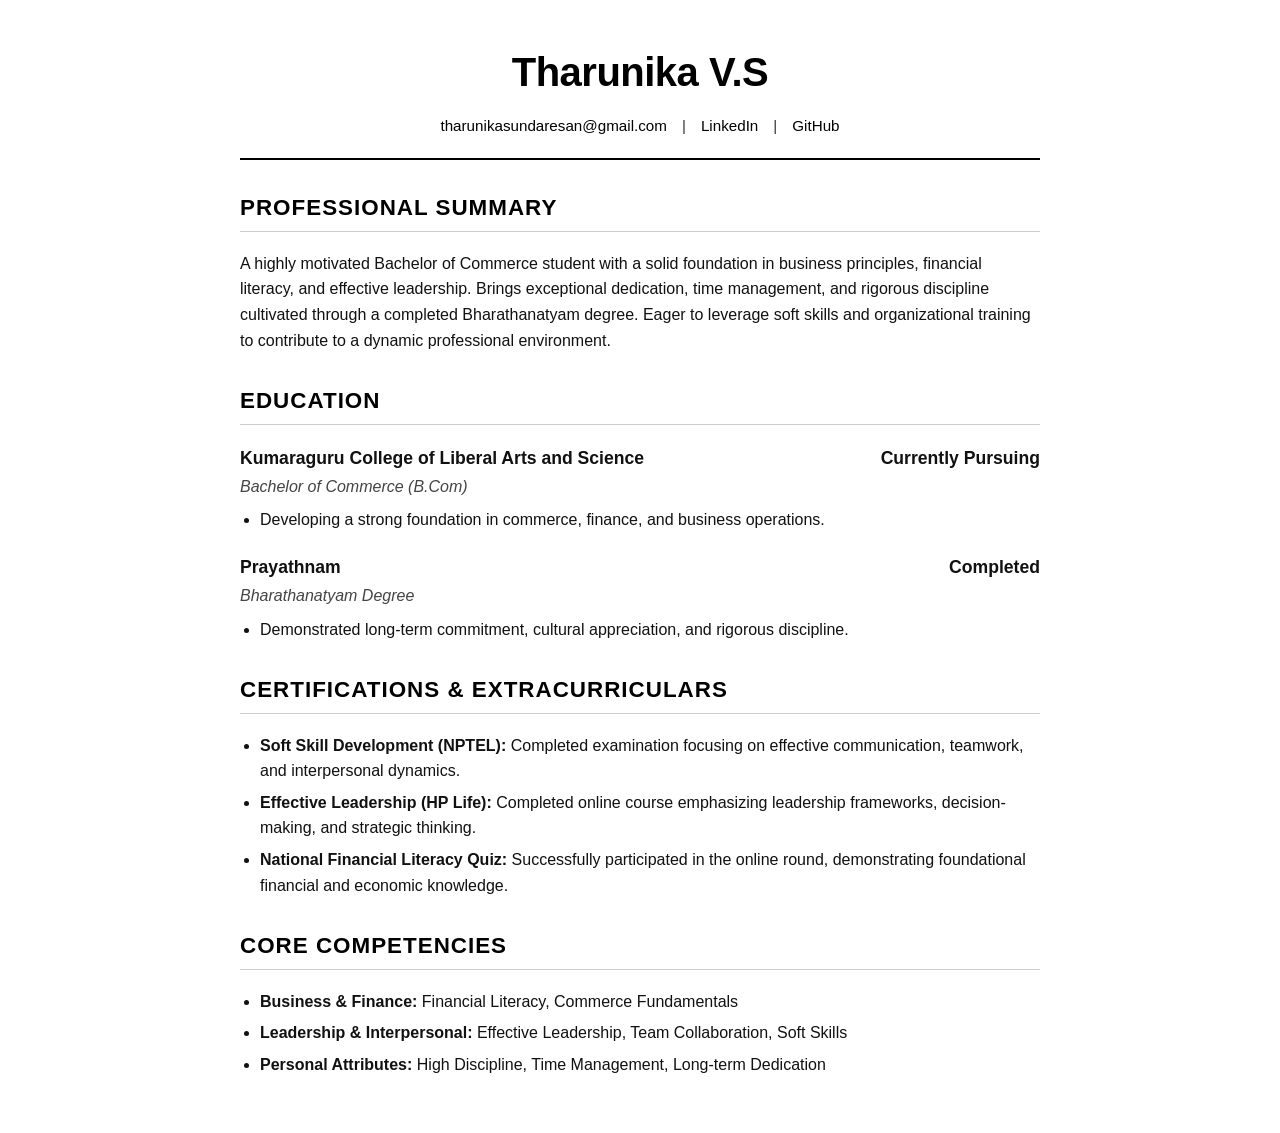
==== resume.html @ 64fbc46d "Deploying updated portfolio with ProtoSem section" ====
<!DOCTYPE html>
<html lang="en">
<head>
    <meta charset="UTF-8">
    <meta name="viewport" content="width=device-width, initial-scale=1.0">
    <title>Tharunika V.S - Resume</title>
    <style>
        /* Base Styles - ATS Friendly & Clean */
        body {
            font-family: 'Helvetica Neue', Helvetica, Arial, sans-serif;
            color: #111;
            line-height: 1.6;
            max-width: 800px;
            margin: 0 auto;
            padding: 40px 20px;
            background: #fff;
        }
        header {
            text-align: center;
            border-bottom: 2px solid #000;
            padding-bottom: 20px;
            margin-bottom: 25px;
        }
        h1 {
            margin: 0 0 10px 0;
            font-size: 2.5em;
            color: #000;
            letter-spacing: -0.5px;
        }
        .contact-info {
            display: flex;
            justify-content: center;
            gap: 15px;
            font-size: 0.95em;
            color: #333;
            flex-wrap: wrap;
        }
        .contact-info a {
            color: #000;
            text-decoration: none;
        }
        .contact-info a:hover {
            text-decoration: underline;
        }
        h2 {
            border-bottom: 1px solid #ccc;
            padding-bottom: 5px;
            color: #000;
            margin-top: 30px;
            font-size: 1.4em;
            text-transform: uppercase;
            letter-spacing: 1px;
        }
        .section-item {
            margin-bottom: 20px;
        }
        .section-item-header {
            display: flex;
            justify-content: space-between;
            font-weight: bold;
            font-size: 1.1em;
            margin-bottom: 2px;
        }
        .section-item-subheader {
            font-style: italic;
            color: #444;
            margin-bottom: 8px;
        }
        ul {
            margin-top: 5px;
            padding-left: 20px;
        }
        li {
            margin-bottom: 6px;
        }
        
        /* Print Styles as per requirements */
        @media print { 
            @page { margin: 15mm; } 
            header, footer { display: none; }
            body { padding: 0; max-width: 100%; font-size: 11pt; }
            h2 { margin-top: 20px; }
            /* Custom Header to replace the 'display: none' main header for ATS structure in print if needed, 
               but per exact instructions: header, footer { display: none; } */
        }
        
        /* Utility class to show a print-specific name block since the semantic <header> is hidden */
        .print-only-header {
            display: none;
            text-align: center;
            border-bottom: 2px solid #000;
            padding-bottom: 15px;
            margin-bottom: 20px;
        }
        @media print {
            .print-only-header { display: block; }
        }
    </style>
</head>
<body>

    <!-- Web Header (Hidden on Print as per requirement) -->
    <header>
        <h1>Tharunika V.S</h1>
        <div class="contact-info">
            <span><a href="mailto:tharunikasundaresan@gmail.com">tharunikasundaresan@gmail.com</a></span> |
            <span><a href="https://www.linkedin.com/in/tharunika-sundaresan-612172375">LinkedIn</a></span> |
            <span><a href="https://github.com/tharunikasundaresan-gif">GitHub</a></span>
        </div>
    </header>

    <!-- Print Only Header (Since <header> tag is hidden on print, we need to show the name somehow!) -->
    <div class="print-only-header">
        <h1 style="margin: 0; font-size: 24pt;">Tharunika V.S</h1>
        <p style="margin: 5px 0 0 0;">tharunikasundaresan@gmail.com | LinkedIn: tharunika-sundaresan-612172375 | GitHub: tharunikasundaresan-gif</p>
    </div>

    <section>
        <h2>Professional Summary</h2>
        <p>A highly motivated Bachelor of Commerce student with a solid foundation in business principles, financial literacy, and effective leadership. Brings exceptional dedication, time management, and rigorous discipline cultivated through a completed Bharathanatyam degree. Eager to leverage soft skills and organizational training to contribute to a dynamic professional environment.</p>
    </section>

    <section>
        <h2>Education</h2>
        <div class="section-item">
            <div class="section-item-header">
                <span>Kumaraguru College of Liberal Arts and Science</span>
                <span>Currently Pursuing</span>
            </div>
            <div class="section-item-subheader">Bachelor of Commerce (B.Com)</div>
            <ul>
                <li>Developing a strong foundation in commerce, finance, and business operations.</li>
            </ul>
        </div>
        <div class="section-item">
            <div class="section-item-header">
                <span>Prayathnam</span>
                <span>Completed</span>
            </div>
            <div class="section-item-subheader">Bharathanatyam Degree</div>
            <ul>
                <li>Demonstrated long-term commitment, cultural appreciation, and rigorous discipline.</li>
            </ul>
        </div>
    </section>

    <section>
        <h2>Certifications & Extracurriculars</h2>
        <div class="section-item">
            <ul>
                <li><strong>Soft Skill Development (NPTEL):</strong> Completed examination focusing on effective communication, teamwork, and interpersonal dynamics.</li>
                <li><strong>Effective Leadership (HP Life):</strong> Completed online course emphasizing leadership frameworks, decision-making, and strategic thinking.</li>
                <li><strong>National Financial Literacy Quiz:</strong> Successfully participated in the online round, demonstrating foundational financial and economic knowledge.</li>
            </ul>
        </div>
    </section>

    <section>
        <h2>Core Competencies</h2>
        <ul>
            <li><strong>Business & Finance:</strong> Financial Literacy, Commerce Fundamentals</li>
            <li><strong>Leadership & Interpersonal:</strong> Effective Leadership, Team Collaboration, Soft Skills</li>
            <li><strong>Personal Attributes:</strong> High Discipline, Time Management, Long-term Dedication</li>
        </ul>
    </section>

</body>
</html>
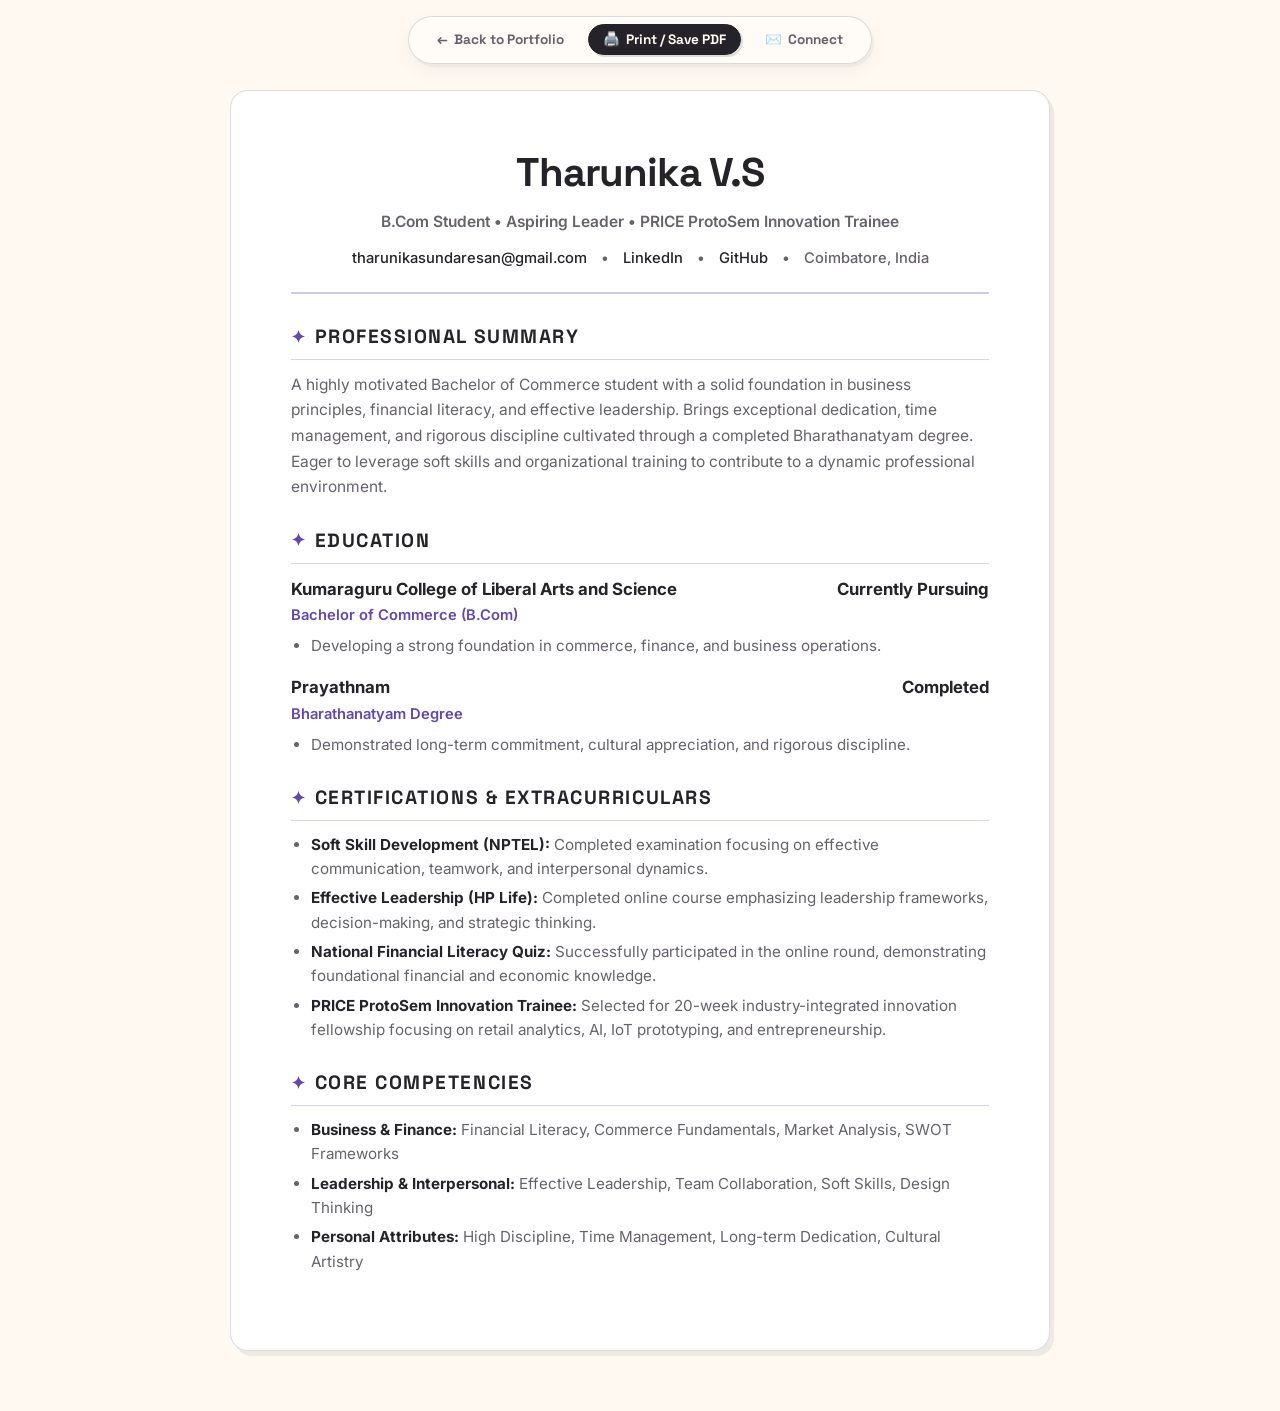
==== commit abe52d72: "Redesign portfolio: Creative Pastel Editorial aesthetic" ====
--- a/resume.html
+++ b/resume.html
@@ -3,166 +3,373 @@
 <head>
     <meta charset="UTF-8">
     <meta name="viewport" content="width=device-width, initial-scale=1.0">
-    <title>Tharunika V.S - Resume</title>
+    <title>Tharunika V.S — Resume | ATS & Print-Ready</title>
+    <meta name="description" content="Official Resume of Tharunika V.S — B.Com student, Innovation Engineer Trainee, and Bharathanatyam graduate.">
+    
+    <!-- Fonts -->
+    <link rel="preconnect" href="https://fonts.googleapis.com">
+    <link rel="preconnect" href="https://fonts.gstatic.com" crossorigin>
+    <link href="https://fonts.googleapis.com/css2?family=DM+Sans:ital,opsz,wght@0,9..40,300..800;1,9..40,300..800&family=Inter:wght@300;400;500;600;700&family=Space+Grotesk:wght@400;500;600;700&display=swap" rel="stylesheet">
+    
     <style>
-        /* Base Styles - ATS Friendly & Clean */
+        :root {
+            --bg-cream: #FFF9F2;
+            --bg-paper: #FFFFFF;
+            --text-primary: #252329;
+            --text-secondary: #66616B;
+            --pastel-lavender: #C9B8FF;
+            --pastel-lavender-dark: #6445B8;
+            --border-card: rgba(45, 41, 51, 0.16);
+            --card-shadow: 4px 5px 0 rgba(45, 41, 51, 0.08);
+            --radius-pill: 9999px;
+            --radius-lg: 18px;
+        }
+
+        *, *::before, *::after {
+            box-sizing: border-box;
+            margin: 0;
+            padding: 0;
+        }
+
         body {
-            font-family: 'Helvetica Neue', Helvetica, Arial, sans-serif;
-            color: #111;
+            font-family: 'Inter', -apple-system, system-ui, sans-serif;
+            background-color: var(--bg-cream);
+            color: var(--text-primary);
             line-height: 1.6;
-            max-width: 800px;
+            padding: 90px 20px 60px;
+            -webkit-font-smoothing: antialiased;
+        }
+
+        /* Top Web Bar */
+        .top-nav {
+            position: fixed;
+            top: 16px;
+            left: 0;
+            right: 0;
+            display: flex;
+            justify-content: center;
+            z-index: 100;
+            padding: 0 15px;
+        }
+
+        .top-nav-inner {
+            background: rgba(255, 252, 247, 0.95);
+            backdrop-filter: blur(14px);
+            -webkit-backdrop-filter: blur(14px);
+            border: 1px solid var(--border-card);
+            border-radius: var(--radius-pill);
+            padding: 6px 14px;
+            display: flex;
+            align-items: center;
+            gap: 10px;
+            box-shadow: 0 6px 20px rgba(0, 0, 0, 0.05), 2px 3px 0 rgba(45, 41, 51, 0.04);
+        }
+
+        .nav-btn {
+            font-family: 'Space Grotesk', sans-serif;
+            font-size: 0.85rem;
+            font-weight: 700;
+            text-decoration: none;
+            color: var(--text-secondary);
+            padding: 6px 14px;
+            border-radius: var(--radius-pill);
+            transition: all 0.2s ease;
+            cursor: pointer;
+            border: none;
+            background: transparent;
+            display: inline-flex;
+            align-items: center;
+            gap: 6px;
+        }
+
+        .nav-btn:hover {
+            color: var(--text-primary);
+            background: rgba(201, 184, 255, 0.3);
+        }
+
+        .nav-btn-primary {
+            background: var(--text-primary);
+            color: #FFF9F2 !important;
+            border: 1px solid var(--text-primary);
+            box-shadow: 2px 2px 0 rgba(45, 41, 51, 0.15);
+        }
+
+        .nav-btn-primary:hover {
+            background: #3D3944;
+        }
+
+        /* Resume Document Container */
+        .resume-sheet {
+            max-width: 820px;
             margin: 0 auto;
-            padding: 40px 20px;
-            background: #fff;
-        }
-        header {
+            background: #FFFFFF;
+            padding: 50px 60px;
+            border-radius: var(--radius-lg);
+            border: 1px solid var(--border-card);
+            box-shadow: var(--card-shadow);
+        }
+
+        .resume-header {
             text-align: center;
-            border-bottom: 2px solid #000;
-            padding-bottom: 20px;
-            margin-bottom: 25px;
-        }
-        h1 {
-            margin: 0 0 10px 0;
-            font-size: 2.5em;
-            color: #000;
-            letter-spacing: -0.5px;
-        }
+            border-bottom: 2px solid rgba(100, 69, 184, 0.3);
+            padding-bottom: 22px;
+            margin-bottom: 28px;
+        }
+
+        .resume-name {
+            font-family: 'Space Grotesk', sans-serif;
+            font-size: 2.5rem;
+            font-weight: 800;
+            color: var(--text-primary);
+            letter-spacing: -0.03em;
+            margin-bottom: 4px;
+        }
+
+        .resume-tagline {
+            font-size: 1.05rem;
+            color: var(--pastel-lavender-dark);
+            font-weight: 600;
+            margin-bottom: 12px;
+        }
+
         .contact-info {
             display: flex;
             justify-content: center;
-            gap: 15px;
-            font-size: 0.95em;
-            color: #333;
+            gap: 14px;
+            font-size: 0.92rem;
+            color: var(--text-secondary);
             flex-wrap: wrap;
-        }
+            font-weight: 500;
+        }
+
         .contact-info a {
-            color: #000;
+            color: var(--text-primary);
             text-decoration: none;
-        }
+            transition: color 0.2s;
+        }
+
         .contact-info a:hover {
+            color: var(--pastel-lavender-dark);
             text-decoration: underline;
         }
-        h2 {
-            border-bottom: 1px solid #ccc;
-            padding-bottom: 5px;
-            color: #000;
-            margin-top: 30px;
-            font-size: 1.4em;
+
+        .resume-section {
+            margin-bottom: 26px;
+        }
+
+        .section-title {
+            font-family: 'Space Grotesk', sans-serif;
+            font-size: 1.2rem;
+            font-weight: 800;
+            color: var(--text-primary);
             text-transform: uppercase;
-            letter-spacing: 1px;
-        }
+            letter-spacing: 0.08em;
+            border-bottom: 1.5px solid rgba(100, 69, 184, 0.25);
+            padding-bottom: 6px;
+            margin-bottom: 12px;
+            display: flex;
+            align-items: center;
+            gap: 8px;
+        }
+
+        .section-title::before {
+            content: '✦';
+            color: var(--pastel-lavender-dark);
+            font-size: 0.9em;
+        }
+
         .section-item {
-            margin-bottom: 20px;
-        }
+            margin-bottom: 16px;
+        }
+
         .section-item-header {
             display: flex;
             justify-content: space-between;
-            font-weight: bold;
-            font-size: 1.1em;
+            font-weight: 700;
+            font-size: 1.05rem;
+            color: var(--text-primary);
             margin-bottom: 2px;
         }
+
         .section-item-subheader {
-            font-style: italic;
-            color: #444;
-            margin-bottom: 8px;
-        }
-        ul {
+            font-weight: 600;
+            color: var(--pastel-lavender-dark);
+            font-size: 0.92rem;
+            margin-bottom: 6px;
+        }
+
+        .resume-sheet ul {
+            padding-left: 20px;
             margin-top: 5px;
-            padding-left: 20px;
-        }
-        li {
-            margin-bottom: 6px;
-        }
-        
-        /* Print Styles as per requirements */
-        @media print { 
-            @page { margin: 15mm; } 
-            header, footer { display: none; }
-            body { padding: 0; max-width: 100%; font-size: 11pt; }
-            h2 { margin-top: 20px; }
-            /* Custom Header to replace the 'display: none' main header for ATS structure in print if needed, 
-               but per exact instructions: header, footer { display: none; } */
-        }
-        
-        /* Utility class to show a print-specific name block since the semantic <header> is hidden */
-        .print-only-header {
-            display: none;
-            text-align: center;
-            border-bottom: 2px solid #000;
-            padding-bottom: 15px;
-            margin-bottom: 20px;
-        }
+        }
+
+        .resume-sheet li {
+            margin-bottom: 5px;
+            color: var(--text-secondary);
+            font-size: 0.95rem;
+            line-height: 1.6;
+        }
+
+        .resume-sheet li strong {
+            color: var(--text-primary);
+        }
+
+        .resume-sheet p {
+            color: var(--text-secondary);
+            font-size: 0.97rem;
+            line-height: 1.65;
+        }
+
+        /* Strict ATS Print Rules */
         @media print {
-            .print-only-header { display: block; }
+            @page {
+                margin: 15mm;
+            }
+            body {
+                padding: 0 !important;
+                background: #FFFFFF !important;
+                color: #000000 !important;
+                font-family: 'Helvetica Neue', Helvetica, Arial, sans-serif !important;
+                font-size: 11pt !important;
+            }
+            .top-nav, .no-print {
+                display: none !important;
+            }
+            .resume-sheet {
+                box-shadow: none !important;
+                border: none !important;
+                padding: 0 !important;
+                max-width: 100% !important;
+            }
+            .resume-header {
+                border-bottom: 2px solid #000 !important;
+                padding-bottom: 15px !important;
+                margin-bottom: 20px !important;
+            }
+            .resume-name {
+                color: #000 !important;
+                font-size: 24pt !important;
+            }
+            .section-title {
+                color: #000 !important;
+                border-bottom: 1px solid #000 !important;
+                font-size: 12pt !important;
+            }
+            .section-title::before {
+                display: none !important;
+            }
+            .section-item-subheader {
+                color: #333 !important;
+                font-style: italic !important;
+            }
+            .resume-sheet li, .resume-sheet p {
+                color: #111 !important;
+            }
+        }
+
+        @media (max-width: 640px) {
+            .resume-sheet {
+                padding: 30px 20px;
+            }
+            .resume-name {
+                font-size: 2rem;
+            }
+            .section-item-header {
+                flex-direction: column;
+                gap: 2px;
+            }
         }
     </style>
 </head>
 <body>
 
-    <!-- Web Header (Hidden on Print as per requirement) -->
-    <header>
-        <h1>Tharunika V.S</h1>
-        <div class="contact-info">
-            <span><a href="mailto:tharunikasundaresan@gmail.com">tharunikasundaresan@gmail.com</a></span> |
-            <span><a href="https://www.linkedin.com/in/tharunika-sundaresan-612172375">LinkedIn</a></span> |
-            <span><a href="https://github.com/tharunikasundaresan-gif">GitHub</a></span>
+    <!-- Web Navigation Bar -->
+    <nav class="top-nav no-print">
+        <div class="top-nav-inner">
+            <a href="index.html" class="nav-btn">
+                <span>←</span> Back to Portfolio
+            </a>
+            <button onclick="window.print()" class="nav-btn nav-btn-primary">
+                <span>🖨️</span> Print / Save PDF
+            </button>
+            <a href="mailto:tharunikasundaresan@gmail.com" class="nav-btn">
+                <span>✉️</span> Connect
+            </a>
         </div>
-    </header>
-
-    <!-- Print Only Header (Since <header> tag is hidden on print, we need to show the name somehow!) -->
-    <div class="print-only-header">
-        <h1 style="margin: 0; font-size: 24pt;">Tharunika V.S</h1>
-        <p style="margin: 5px 0 0 0;">tharunikasundaresan@gmail.com | LinkedIn: tharunika-sundaresan-612172375 | GitHub: tharunikasundaresan-gif</p>
-    </div>
-
-    <section>
-        <h2>Professional Summary</h2>
-        <p>A highly motivated Bachelor of Commerce student with a solid foundation in business principles, financial literacy, and effective leadership. Brings exceptional dedication, time management, and rigorous discipline cultivated through a completed Bharathanatyam degree. Eager to leverage soft skills and organizational training to contribute to a dynamic professional environment.</p>
-    </section>
-
-    <section>
-        <h2>Education</h2>
-        <div class="section-item">
-            <div class="section-item-header">
-                <span>Kumaraguru College of Liberal Arts and Science</span>
-                <span>Currently Pursuing</span>
+    </nav>
+
+    <!-- Resume Sheet Document -->
+    <main class="resume-sheet">
+        
+        <!-- Header -->
+        <header class="resume-header">
+            <h1 class="resume-name">Tharunika V.S</h1>
+            <p class="resume-tagline no-print">B.Com Student • Aspiring Leader • PRICE ProtoSem Innovation Trainee</p>
+            <div class="contact-info">
+                <span><a href="mailto:tharunikasundaresan@gmail.com">tharunikasundaresan@gmail.com</a></span> •
+                <span><a href="https://www.linkedin.com/in/tharunika-sundaresan-612172375" target="_blank" rel="noopener">LinkedIn</a></span> •
+                <span><a href="https://github.com/tharunikasundaresan-gif" target="_blank" rel="noopener">GitHub</a></span> •
+                <span>Coimbatore, India</span>
             </div>
-            <div class="section-item-subheader">Bachelor of Commerce (B.Com)</div>
+        </header>
+
+        <!-- Professional Summary -->
+        <section class="resume-section">
+            <h2 class="section-title">Professional Summary</h2>
+            <p>
+                A highly motivated Bachelor of Commerce student with a solid foundation in business principles, financial literacy, and effective leadership. Brings exceptional dedication, time management, and rigorous discipline cultivated through a completed Bharathanatyam degree. Eager to leverage soft skills and organizational training to contribute to a dynamic professional environment.
+            </p>
+        </section>
+
+        <!-- Education -->
+        <section class="resume-section">
+            <h2 class="section-title">Education</h2>
+            <div class="section-item">
+                <div class="section-item-header">
+                    <span>Kumaraguru College of Liberal Arts and Science</span>
+                    <span>Currently Pursuing</span>
+                </div>
+                <div class="section-item-subheader">Bachelor of Commerce (B.Com)</div>
+                <ul>
+                    <li>Developing a strong foundation in commerce, finance, and business operations.</li>
+                </ul>
+            </div>
+            <div class="section-item">
+                <div class="section-item-header">
+                    <span>Prayathnam</span>
+                    <span>Completed</span>
+                </div>
+                <div class="section-item-subheader">Bharathanatyam Degree</div>
+                <ul>
+                    <li>Demonstrated long-term commitment, cultural appreciation, and rigorous discipline.</li>
+                </ul>
+            </div>
+        </section>
+
+        <!-- Certifications & Extracurriculars -->
+        <section class="resume-section">
+            <h2 class="section-title">Certifications & Extracurriculars</h2>
+            <div class="section-item">
+                <ul>
+                    <li><strong>Soft Skill Development (NPTEL):</strong> Completed examination focusing on effective communication, teamwork, and interpersonal dynamics.</li>
+                    <li><strong>Effective Leadership (HP Life):</strong> Completed online course emphasizing leadership frameworks, decision-making, and strategic thinking.</li>
+                    <li><strong>National Financial Literacy Quiz:</strong> Successfully participated in the online round, demonstrating foundational financial and economic knowledge.</li>
+                    <li><strong>PRICE ProtoSem Innovation Trainee:</strong> Selected for 20-week industry-integrated innovation fellowship focusing on retail analytics, AI, IoT prototyping, and entrepreneurship.</li>
+                </ul>
+            </div>
+        </section>
+
+        <!-- Core Competencies -->
+        <section class="resume-section">
+            <h2 class="section-title">Core Competencies</h2>
             <ul>
-                <li>Developing a strong foundation in commerce, finance, and business operations.</li>
+                <li><strong>Business & Finance:</strong> Financial Literacy, Commerce Fundamentals, Market Analysis, SWOT Frameworks</li>
+                <li><strong>Leadership & Interpersonal:</strong> Effective Leadership, Team Collaboration, Soft Skills, Design Thinking</li>
+                <li><strong>Personal Attributes:</strong> High Discipline, Time Management, Long-term Dedication, Cultural Artistry</li>
             </ul>
-        </div>
-        <div class="section-item">
-            <div class="section-item-header">
-                <span>Prayathnam</span>
-                <span>Completed</span>
-            </div>
-            <div class="section-item-subheader">Bharathanatyam Degree</div>
-            <ul>
-                <li>Demonstrated long-term commitment, cultural appreciation, and rigorous discipline.</li>
-            </ul>
-        </div>
-    </section>
-
-    <section>
-        <h2>Certifications & Extracurriculars</h2>
-        <div class="section-item">
-            <ul>
-                <li><strong>Soft Skill Development (NPTEL):</strong> Completed examination focusing on effective communication, teamwork, and interpersonal dynamics.</li>
-                <li><strong>Effective Leadership (HP Life):</strong> Completed online course emphasizing leadership frameworks, decision-making, and strategic thinking.</li>
-                <li><strong>National Financial Literacy Quiz:</strong> Successfully participated in the online round, demonstrating foundational financial and economic knowledge.</li>
-            </ul>
-        </div>
-    </section>
-
-    <section>
-        <h2>Core Competencies</h2>
-        <ul>
-            <li><strong>Business & Finance:</strong> Financial Literacy, Commerce Fundamentals</li>
-            <li><strong>Leadership & Interpersonal:</strong> Effective Leadership, Team Collaboration, Soft Skills</li>
-            <li><strong>Personal Attributes:</strong> High Discipline, Time Management, Long-term Dedication</li>
-        </ul>
-    </section>
+        </section>
+
+    </main>
 
 </body>
 </html>
